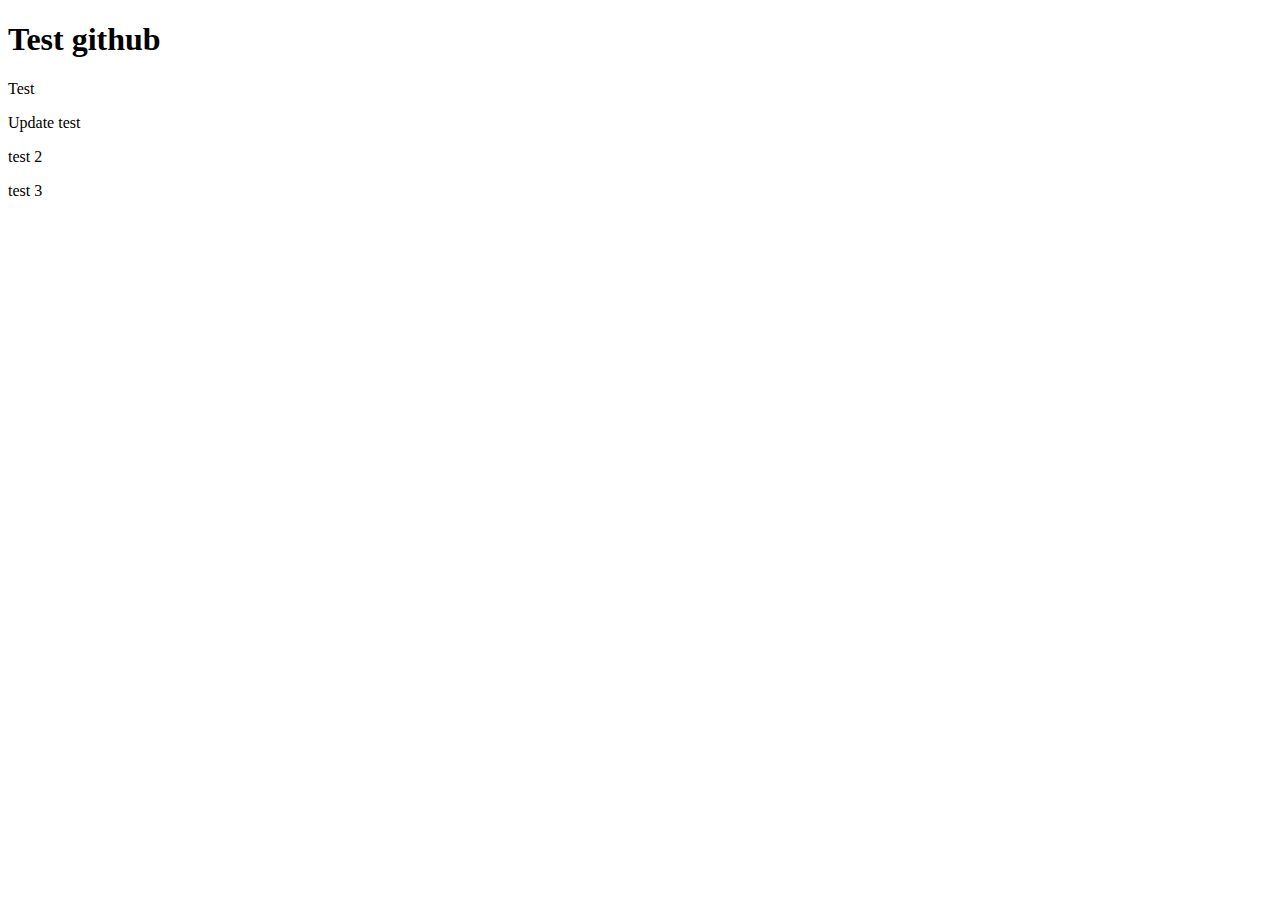
==== index.html @ 59ff1ced "Daily update" ====
<!DOCTYPE html>
<html lang="en">
  <head>
    <meta charset="UTF-8" />
    <meta name="viewport" content="width=device-width, initial-scale=1.0" />
    <title>Test</title>
  </head>
  <body>
    <h1>Test github</h1>
    <p>Test</p>
    <p>Update test</p>
    <p>test 2</p>
    <p>test 3</p>
  </body>
</html>
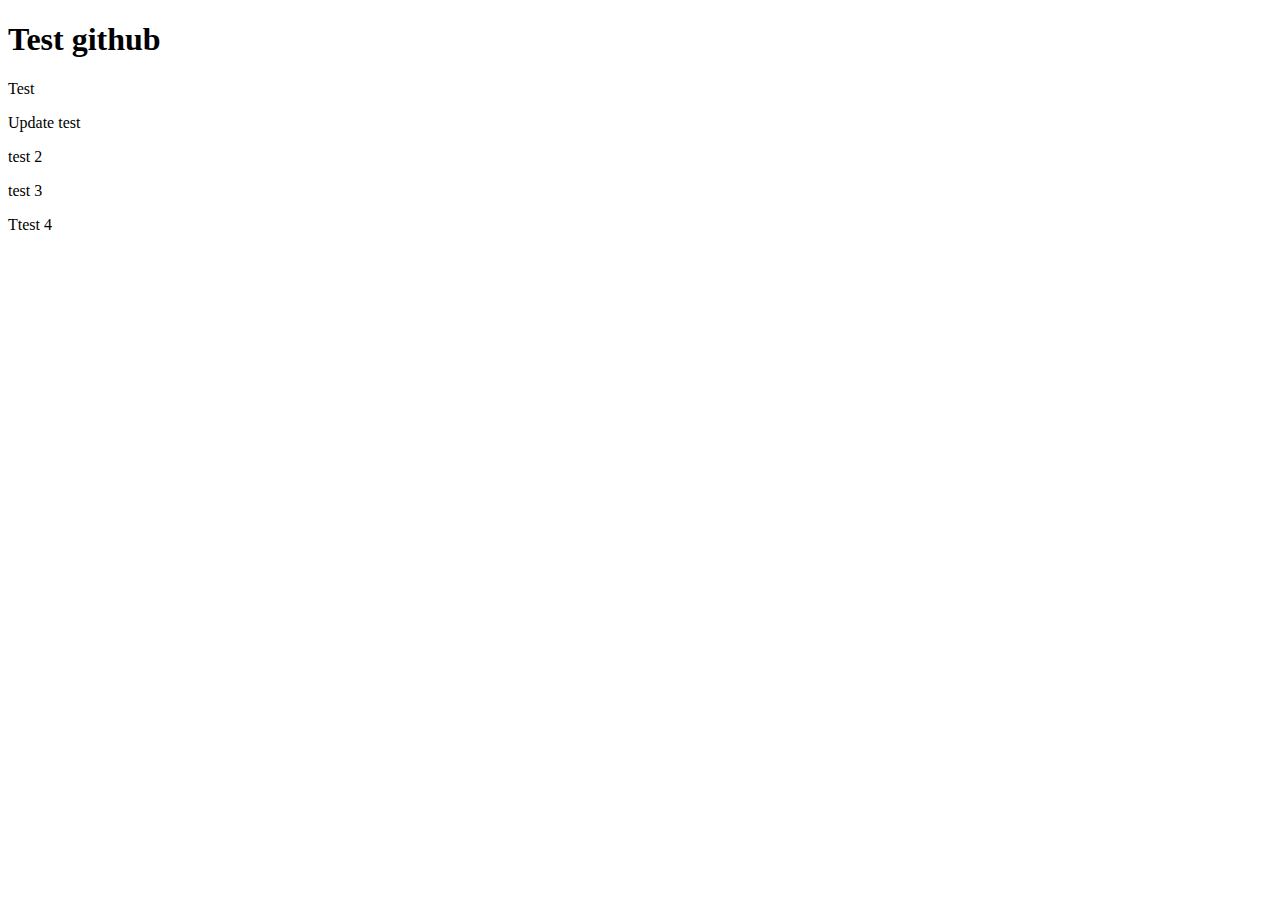
==== commit c378f9bc: "Daily update" ====
--- a/index.html
+++ b/index.html
@@ -11,5 +11,6 @@
     <p>Update test</p>
     <p>test 2</p>
     <p>test 3</p>
+    <p>Ttest 4</p>
   </body>
 </html>
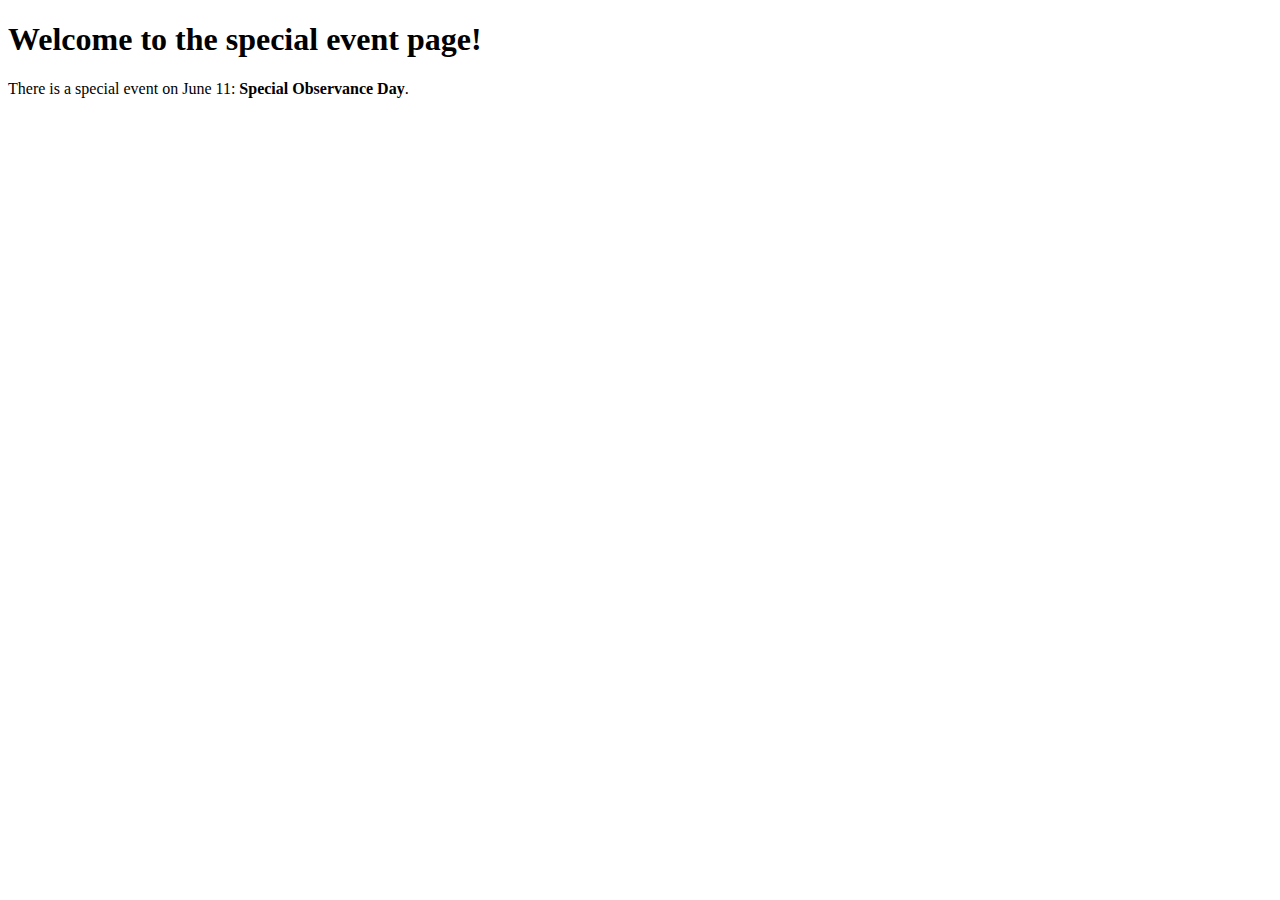
==== commit 9cae3692: "Daily update" ====
--- a/index.html
+++ b/index.html
@@ -1,16 +1,12 @@
-<!DOCTYPE html>
-<html lang="en">
-  <head>
-    <meta charset="UTF-8" />
-    <meta name="viewport" content="width=device-width, initial-scale=1.0" />
-    <title>Test</title>
-  </head>
-  <body>
-    <h1>Test github</h1>
-    <p>Test</p>
-    <p>Update test</p>
-    <p>test 2</p>
-    <p>test 3</p>
-    <p>Ttest 4</p>
-  </body>
-</html>
+
+    <!DOCTYPE html>
+    <html>
+    <head>
+        <title>Special Event on June 11</title>
+    </head>
+    <body>
+        <h1>Welcome to the special event page!</h1>
+        <p>There is a special event on June 11: <strong>Special Observance Day</strong>.</p>
+    </body>
+    </html>
+    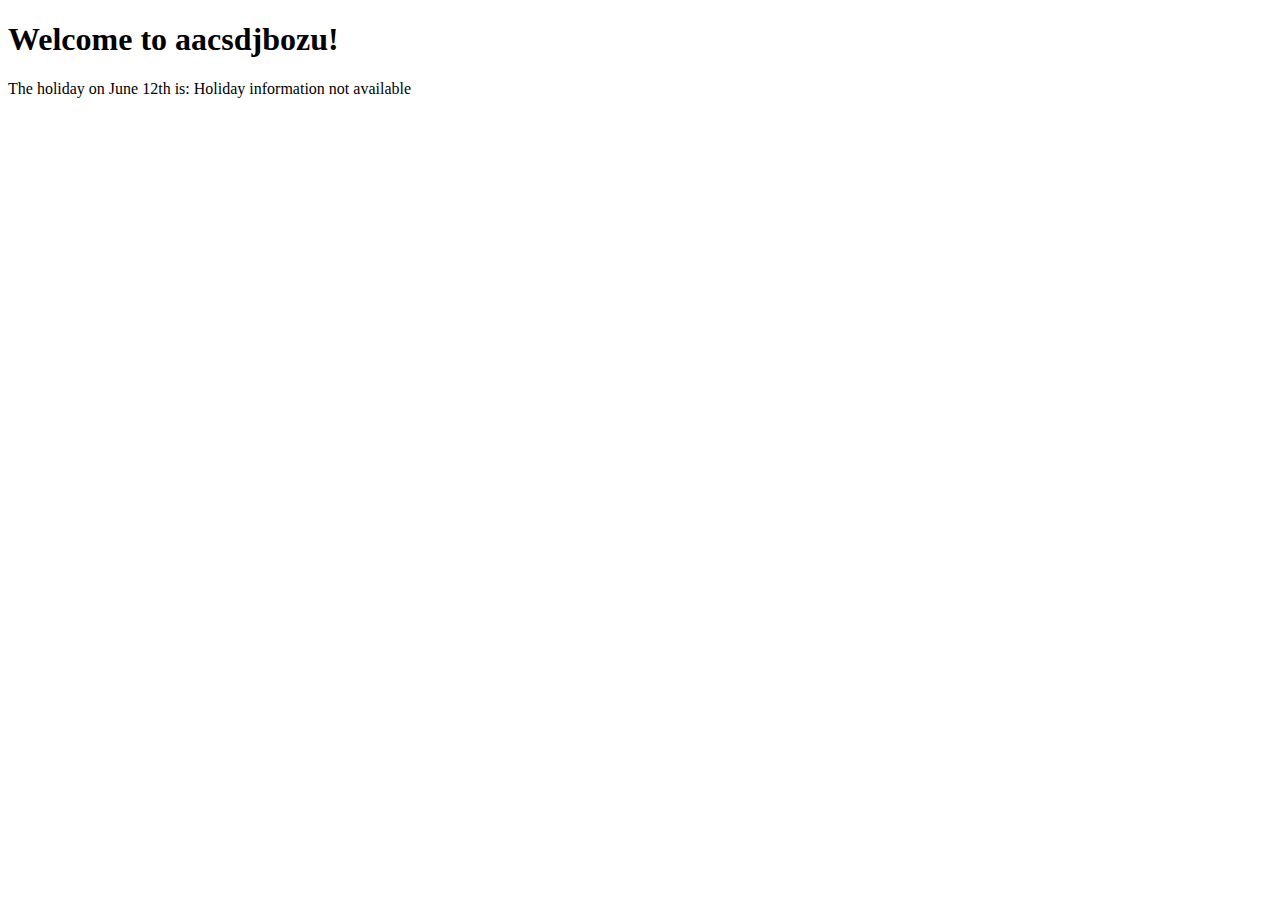
==== commit e41e6d48: "Add holiday information for June 12th" ====
--- a/index.html
+++ b/index.html
@@ -2,11 +2,11 @@
     <!DOCTYPE html>
     <html>
     <head>
-        <title>Special Event on June 11</title>
+        <title>aacsdjbozu</title>
     </head>
     <body>
-        <h1>Welcome to the special event page!</h1>
-        <p>There is a special event on June 11: <strong>Special Observance Day</strong>.</p>
+        <h1>Welcome to aacsdjbozu!</h1>
+        <p>The holiday on June 12th is: Holiday information not available</p>
     </body>
     </html>
     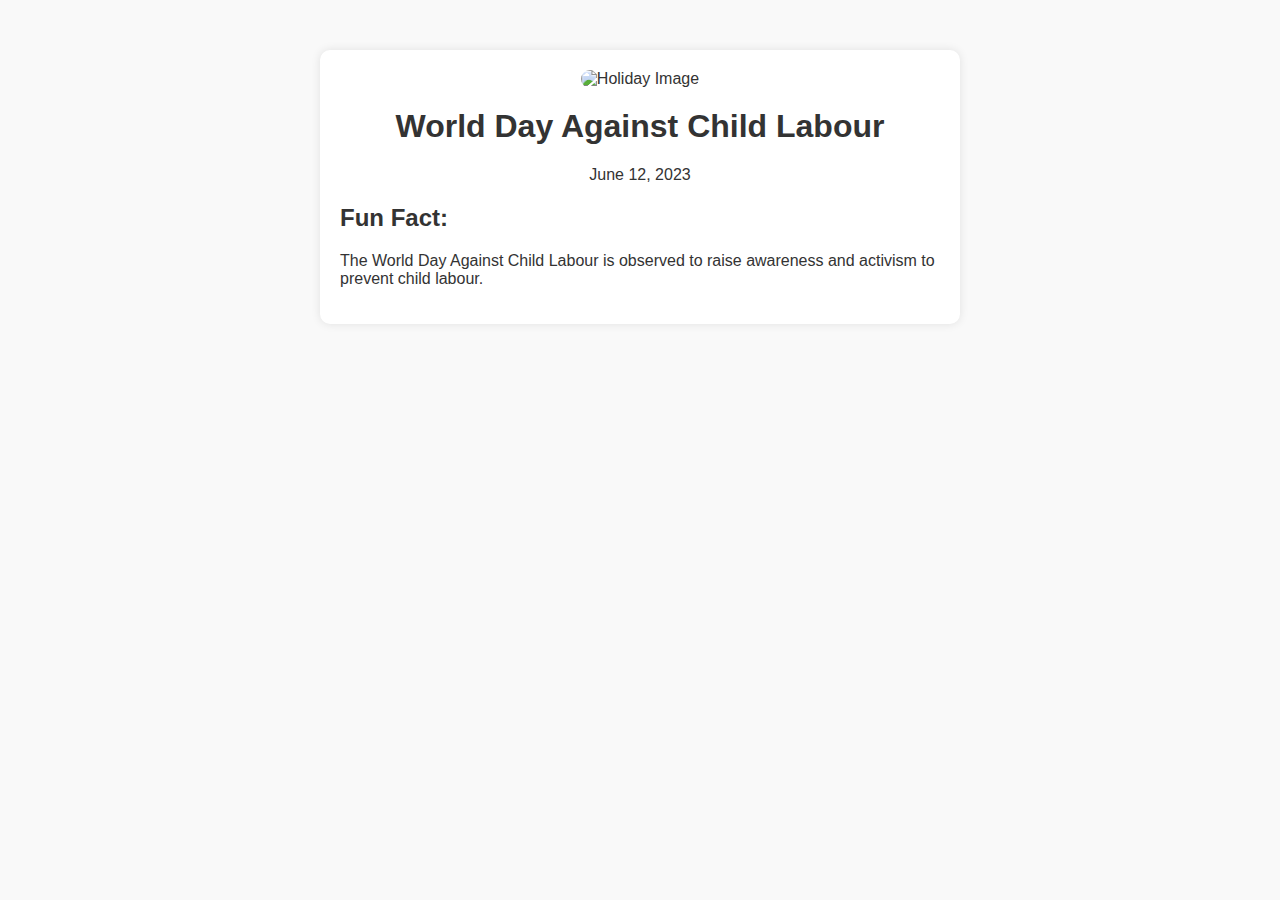
==== commit 8767b23b: "Upload index.html with holiday information" ====
--- a/index.html
+++ b/index.html
@@ -1,12 +1,54 @@
 
     <!DOCTYPE html>
-    <html>
+    <html lang="en">
     <head>
-        <title>aacsdjbozu</title>
+        <meta charset="UTF-8">
+        <meta name="viewport" content="width=device-width, initial-scale=1.0">
+        <title>Holiday Information</title>
+        <style>
+            body {
+                font-family: Arial, sans-serif;
+                margin: 0;
+                padding: 0;
+                background-color: #f9f9f9;
+                color: #333;
+            }
+            .container {
+                max-width: 600px;
+                margin: 50px auto;
+                background: #fff;
+                padding: 20px;
+                border-radius: 10px;
+                box-shadow: 0 0 10px rgba(0, 0, 0, 0.1);
+            }
+            .holiday-header {
+                text-align: center;
+            }
+            .holiday-header img {
+                max-width: 100%;
+                height: auto;
+                border-radius: 10px;
+            }
+            .holiday-header h1 {
+                margin-top: 20px;
+            }
+            .holiday-fact {
+                margin-top: 20px;
+            }
+        </style>
     </head>
     <body>
-        <h1>Welcome to aacsdjbozu!</h1>
-        <p>The holiday on June 12th is: Holiday information not available</p>
+        <div class="container">
+            <div class="holiday-header">
+                <img src="https://example.com/child_labour.jpg" alt="Holiday Image">
+                <h1>World Day Against Child Labour</h1>
+                <p>June 12, 2023</p>
+            </div>
+            <div class="holiday-fact">
+                <h2>Fun Fact:</h2>
+                <p>The World Day Against Child Labour is observed to raise awareness and activism to prevent child labour.</p>
+            </div>
+        </div>
     </body>
     </html>
     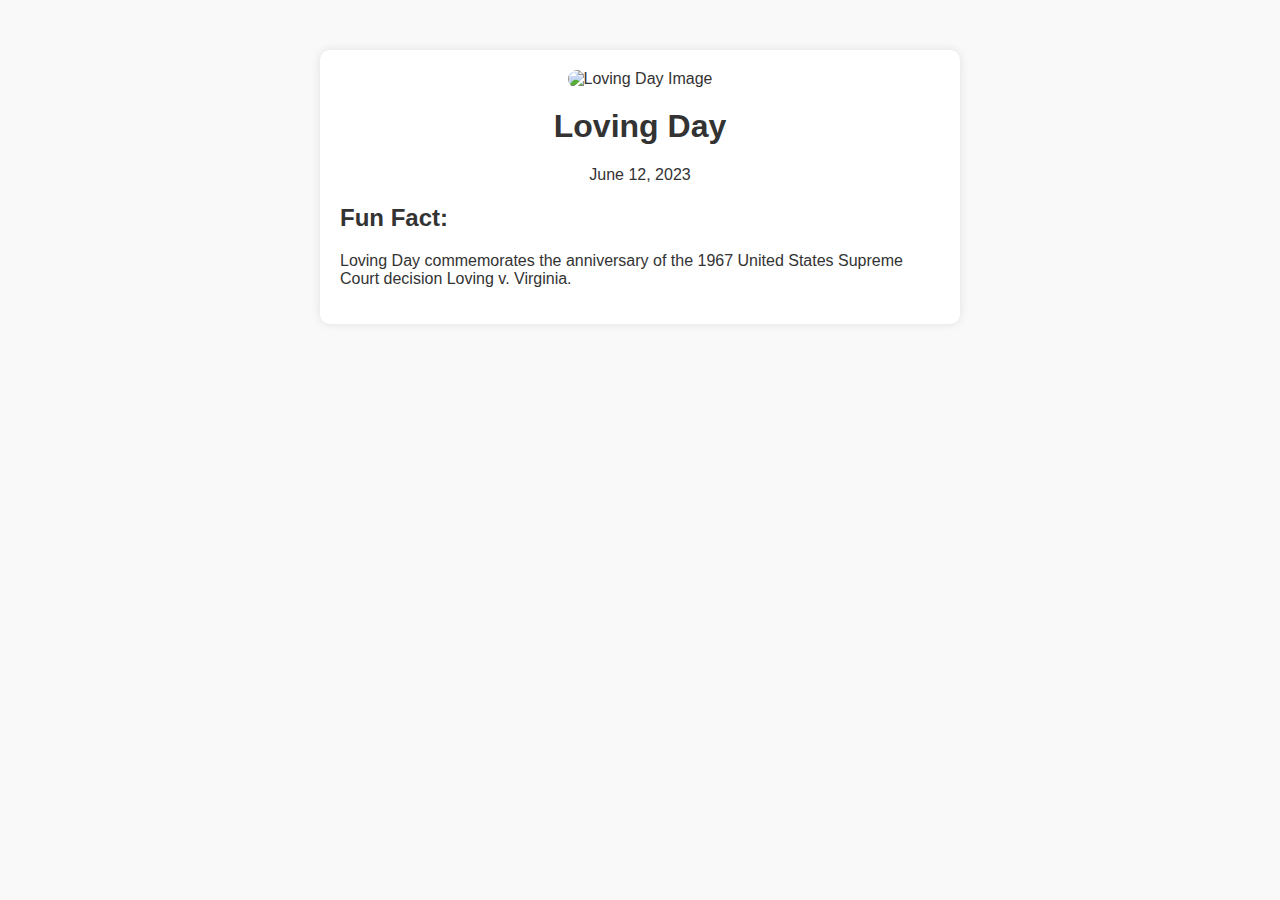
==== commit cf22ef09: "Add index.html with Loving Day holiday information" ====
--- a/index.html
+++ b/index.html
@@ -1,54 +1,53 @@
 
-    <!DOCTYPE html>
-    <html lang="en">
-    <head>
-        <meta charset="UTF-8">
-        <meta name="viewport" content="width=device-width, initial-scale=1.0">
-        <title>Holiday Information</title>
-        <style>
-            body {
-                font-family: Arial, sans-serif;
-                margin: 0;
-                padding: 0;
-                background-color: #f9f9f9;
-                color: #333;
-            }
-            .container {
-                max-width: 600px;
-                margin: 50px auto;
-                background: #fff;
-                padding: 20px;
-                border-radius: 10px;
-                box-shadow: 0 0 10px rgba(0, 0, 0, 0.1);
-            }
-            .holiday-header {
-                text-align: center;
-            }
-            .holiday-header img {
-                max-width: 100%;
-                height: auto;
-                border-radius: 10px;
-            }
-            .holiday-header h1 {
-                margin-top: 20px;
-            }
-            .holiday-fact {
-                margin-top: 20px;
-            }
-        </style>
-    </head>
-    <body>
-        <div class="container">
-            <div class="holiday-header">
-                <img src="https://example.com/child_labour.jpg" alt="Holiday Image">
-                <h1>World Day Against Child Labour</h1>
-                <p>June 12, 2023</p>
-            </div>
-            <div class="holiday-fact">
-                <h2>Fun Fact:</h2>
-                <p>The World Day Against Child Labour is observed to raise awareness and activism to prevent child labour.</p>
-            </div>
+<!DOCTYPE html>
+<html lang="en">
+<head>
+    <meta charset="UTF-8">
+    <meta name="viewport" content="width=device-width, initial-scale=1.0">
+    <title>Loving Day</title>
+    <style>
+        body {
+            font-family: Arial, sans-serif;
+            margin: 0;
+            padding: 0;
+            background-color: #f9f9f9;
+            color: #333;
+        }
+        .container {
+            max-width: 600px;
+            margin: 50px auto;
+            background: #fff;
+            padding: 20px;
+            border-radius: 10px;
+            box-shadow: 0 0 10px rgba(0, 0, 0, 0.1);
+        }
+        .holiday-header {
+            text-align: center;
+        }
+        .holiday-header img {
+            max-width: 100%;
+            height: auto;
+            border-radius: 10px;
+        }
+        .holiday-header h1 {
+            margin-top: 20px;
+        }
+        .holiday-fact {
+            margin-top: 20px;
+        }
+    </style>
+</head>
+<body>
+    <div class="container">
+        <div class="holiday-header">
+            <img src="https://upload.wikimedia.org/wikipedia/commons/1/1c/Loving_v_Virginia.jpg" alt="Loving Day Image">
+            <h1>Loving Day</h1>
+            <p>June 12, 2023</p>
         </div>
-    </body>
-    </html>
-    +        <div class="holiday-fact">
+            <h2>Fun Fact:</h2>
+            <p>Loving Day commemorates the anniversary of the 1967 United States Supreme Court decision Loving v. Virginia.</p>
+        </div>
+    </div>
+</body>
+</html>
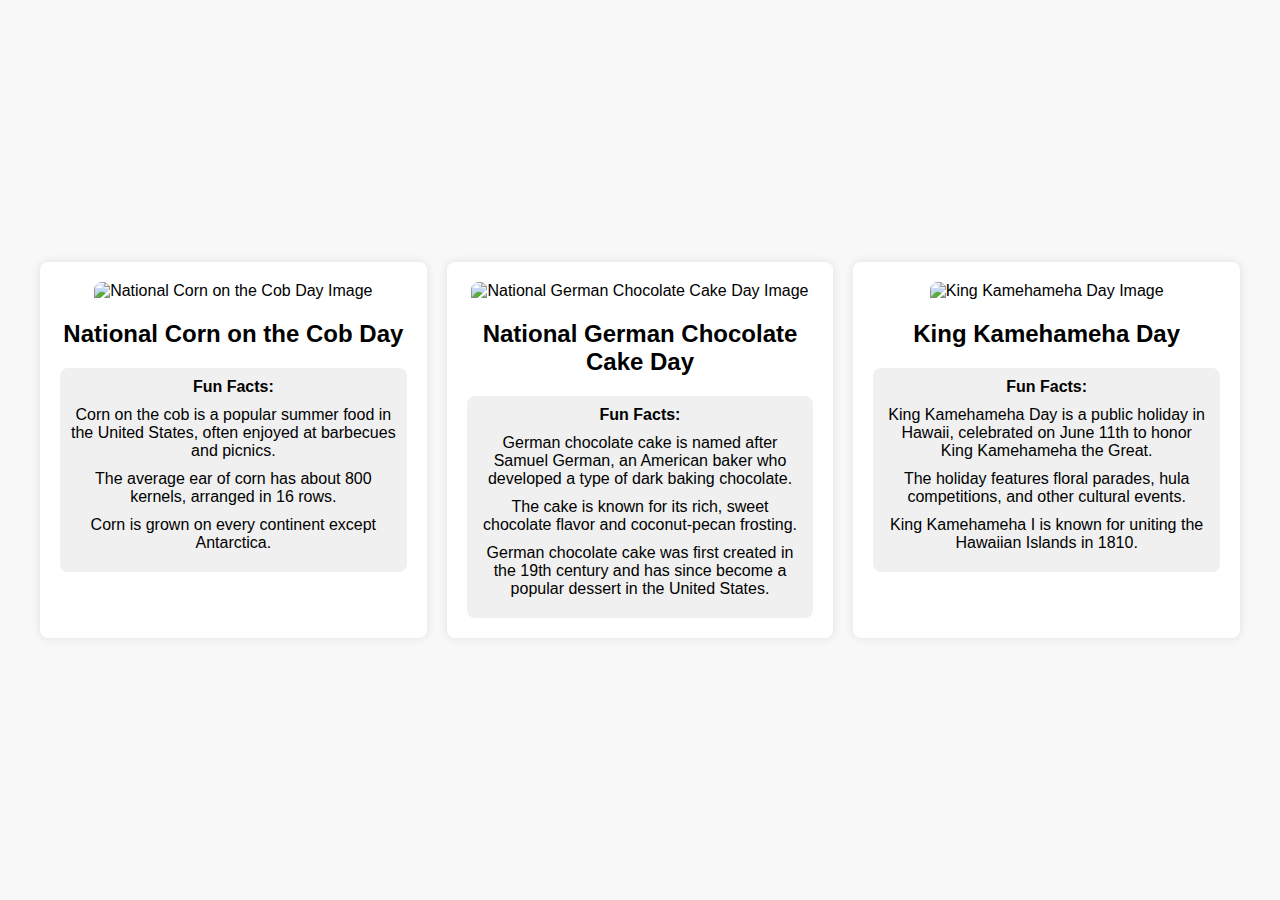
==== commit 5b01623f: "Add files via upload" ====
--- a/index.html
+++ b/index.html
@@ -1,53 +1,13 @@
-
 <!DOCTYPE html>
 <html lang="en">
-<head>
-    <meta charset="UTF-8">
-    <meta name="viewport" content="width=device-width, initial-scale=1.0">
-    <title>Loving Day</title>
-    <style>
-        body {
-            font-family: Arial, sans-serif;
-            margin: 0;
-            padding: 0;
-            background-color: #f9f9f9;
-            color: #333;
-        }
-        .container {
-            max-width: 600px;
-            margin: 50px auto;
-            background: #fff;
-            padding: 20px;
-            border-radius: 10px;
-            box-shadow: 0 0 10px rgba(0, 0, 0, 0.1);
-        }
-        .holiday-header {
-            text-align: center;
-        }
-        .holiday-header img {
-            max-width: 100%;
-            height: auto;
-            border-radius: 10px;
-        }
-        .holiday-header h1 {
-            margin-top: 20px;
-        }
-        .holiday-fact {
-            margin-top: 20px;
-        }
-    </style>
-</head>
-<body>
-    <div class="container">
-        <div class="holiday-header">
-            <img src="https://upload.wikimedia.org/wikipedia/commons/1/1c/Loving_v_Virginia.jpg" alt="Loving Day Image">
-            <h1>Loving Day</h1>
-            <p>June 12, 2023</p>
-        </div>
-        <div class="holiday-fact">
-            <h2>Fun Fact:</h2>
-            <p>Loving Day commemorates the anniversary of the 1967 United States Supreme Court decision Loving v. Virginia.</p>
-        </div>
-    </div>
-</body>
+  <head>
+    <meta charset="UTF-8" />
+    <meta name="viewport" content="width=device-width, initial-scale=1.0" />
+    <title>Days Information Gallery</title>
+    <link rel="stylesheet" href="styles.css" />
+  </head>
+  <body>
+    <div id="gallery-container"></div>
+    <script src="scripts.js"></script>
+  </body>
 </html>
--- a/styles.css
+++ b/styles.css
@@ -0,0 +1,48 @@
+body {
+  font-family: Arial, sans-serif;
+  display: flex;
+  justify-content: center;
+  align-items: center;
+  min-height: 100vh;
+  margin: 0;
+  background-color: #f8f8f8;
+}
+
+#gallery-container {
+  display: grid;
+  grid-template-columns: repeat(auto-fit, minmax(300px, 1fr));
+  gap: 20px;
+  padding: 20px;
+  width: 100%;
+  max-width: 1200px;
+}
+
+.card {
+  background-color: white;
+  border-radius: 8px;
+  box-shadow: 0 0 10px rgba(0, 0, 0, 0.1);
+  padding: 20px;
+  text-align: center;
+}
+
+.card-image {
+  max-width: 100%;
+  height: auto;
+  border-radius: 8px 8px 0 0;
+}
+
+h1 {
+  font-size: 24px;
+  margin: 20px 0 10px;
+}
+
+p {
+  margin: 10px 0;
+}
+
+.fun-fact {
+  background-color: #f0f0f0;
+  border-radius: 8px;
+  padding: 10px;
+  margin-top: 20px;
+}
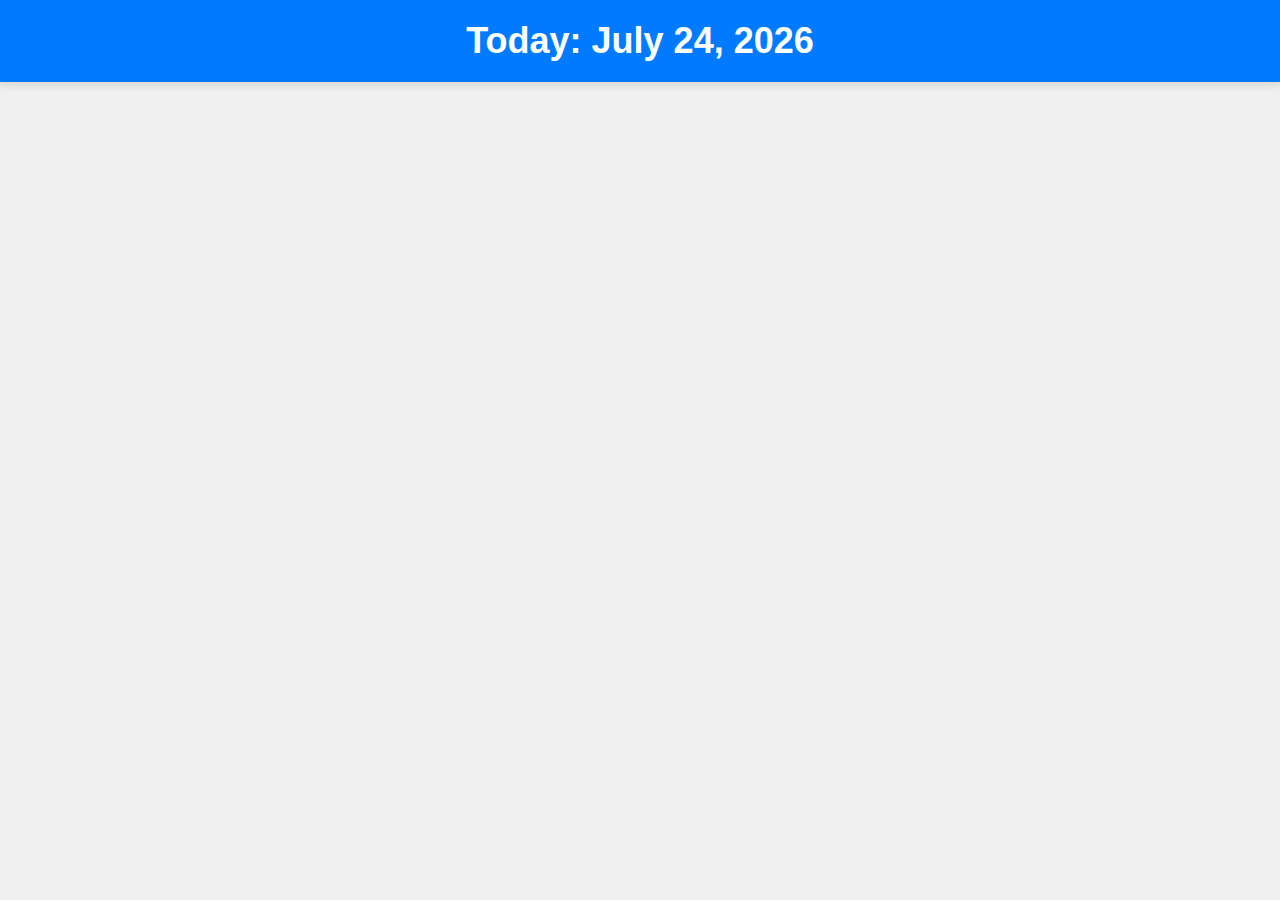
==== commit 344ad462: "Update index.html" ====
--- a/index.html
+++ b/index.html
@@ -7,6 +7,7 @@
     <link rel="stylesheet" href="styles.css" />
   </head>
   <body>
+    <div id="header-container"></div>
     <div id="gallery-container"></div>
     <script src="scripts.js"></script>
   </body>
--- a/styles.css
+++ b/styles.css
@@ -1,48 +1,114 @@
 body {
-  font-family: Arial, sans-serif;
+  font-family: 'Segoe UI', Tahoma, Geneva, Verdana, sans-serif;
+  display: flex;
+  flex-direction: column;
+  align-items: center;
+  min-height: 100vh;
+  margin: 0;
+  background-color: #f0f0f0;
+  color: #333;
+  overflow: hidden; /* Prevent scrolling */
+}
+
+#header-container {
+  width: 100%;
+  text-align: center;
+  padding: 20px 0;
+  background-color: #007BFF;
+  color: #ffffff;
+  box-shadow: 0 4px 8px rgba(0, 0, 0, 0.1);
+}
+
+.header-title {
+  font-size: 36px;
+  font-weight: bold;
+}
+
+#gallery-container {
   display: flex;
   justify-content: center;
   align-items: center;
-  min-height: 100vh;
-  margin: 0;
-  background-color: #f8f8f8;
-}
-
-#gallery-container {
-  display: grid;
-  grid-template-columns: repeat(auto-fit, minmax(300px, 1fr));
-  gap: 20px;
+  width: 100%;
+  height: calc(100vh - 100px); /* Fullscreen height minus header height */
   padding: 20px;
-  width: 100%;
-  max-width: 1200px;
+  box-sizing: border-box;
+  position: relative;
 }
 
 .card {
-  background-color: white;
-  border-radius: 8px;
-  box-shadow: 0 0 10px rgba(0, 0, 0, 0.1);
-  padding: 20px;
+  background-color: #ffffff;
+  border-radius: 16px;
+  box-shadow: 0 8px 30px rgba(0, 0, 0, 0.2);
+  padding: 20px; /* Add padding for headline */
   text-align: center;
+  width: 80%; /* 80% of the screen width */
+  max-width: 900px; /* Maximum width for large screens */
+  height: 75vh; /* Adjust height to accommodate headline */
+  display: flex;
+  flex-direction: column;
+  justify-content: space-between;
+  position: absolute;
+  transition: transform 1s ease-in-out;
+  opacity: 0;
 }
 
 .card-image {
-  max-width: 100%;
-  height: auto;
-  border-radius: 8px 8px 0 0;
+  width: 100%;
+  height: 35%; /* 35% of the card height */
+  object-fit: cover; /* Ensures the image covers the container without distortion */
+  border-radius: 16px 16px 0 0; /* Rounded top corners */
 }
 
 h1 {
-  font-size: 24px;
+  font-size: 36px; /* Adjusted font size */
   margin: 20px 0 10px;
+  color: #007BFF;
+}
+
+.fun-fact {
+  background-color: #f9f9f9;
+  border-radius: 0 0 12px 12px; /* Rounded bottom corners */
+  padding: 20px;
+  flex-grow: 1; /* Allow the fun-fact container to grow and fill space */
+  display: flex;
+  flex-direction: column;
+  justify-content: center;
+  align-items: center;
+  box-shadow: inset 0 0 10px rgba(0, 0, 0, 0.1);
+  overflow-y: auto; /* Add vertical scroll if content overflows */
 }
 
 p {
+  font-size: 32px; /* Adjusted font size */
   margin: 10px 0;
 }
 
-.fun-fact {
-  background-color: #f0f0f0;
-  border-radius: 8px;
-  padding: 10px;
-  margin-top: 20px;
+@keyframes fadeInRight {
+  from {
+    transform: translateX(100%);
+    opacity: 0;
+  }
+  to {
+    transform: translateX(0);
+    opacity: 1;
+  }
 }
+
+@keyframes fadeOutLeft {
+  from {
+    transform: translateX(0);
+    opacity: 1;
+  }
+  to {
+    transform: translateX(-100%);
+    opacity: 0;
+  }
+}
+
+.fade-in-right {
+  animation: fadeInRight 1s forwards;
+}
+
+.fade-out-left {
+  animation: fadeOutLeft 1s forwards;
+}
